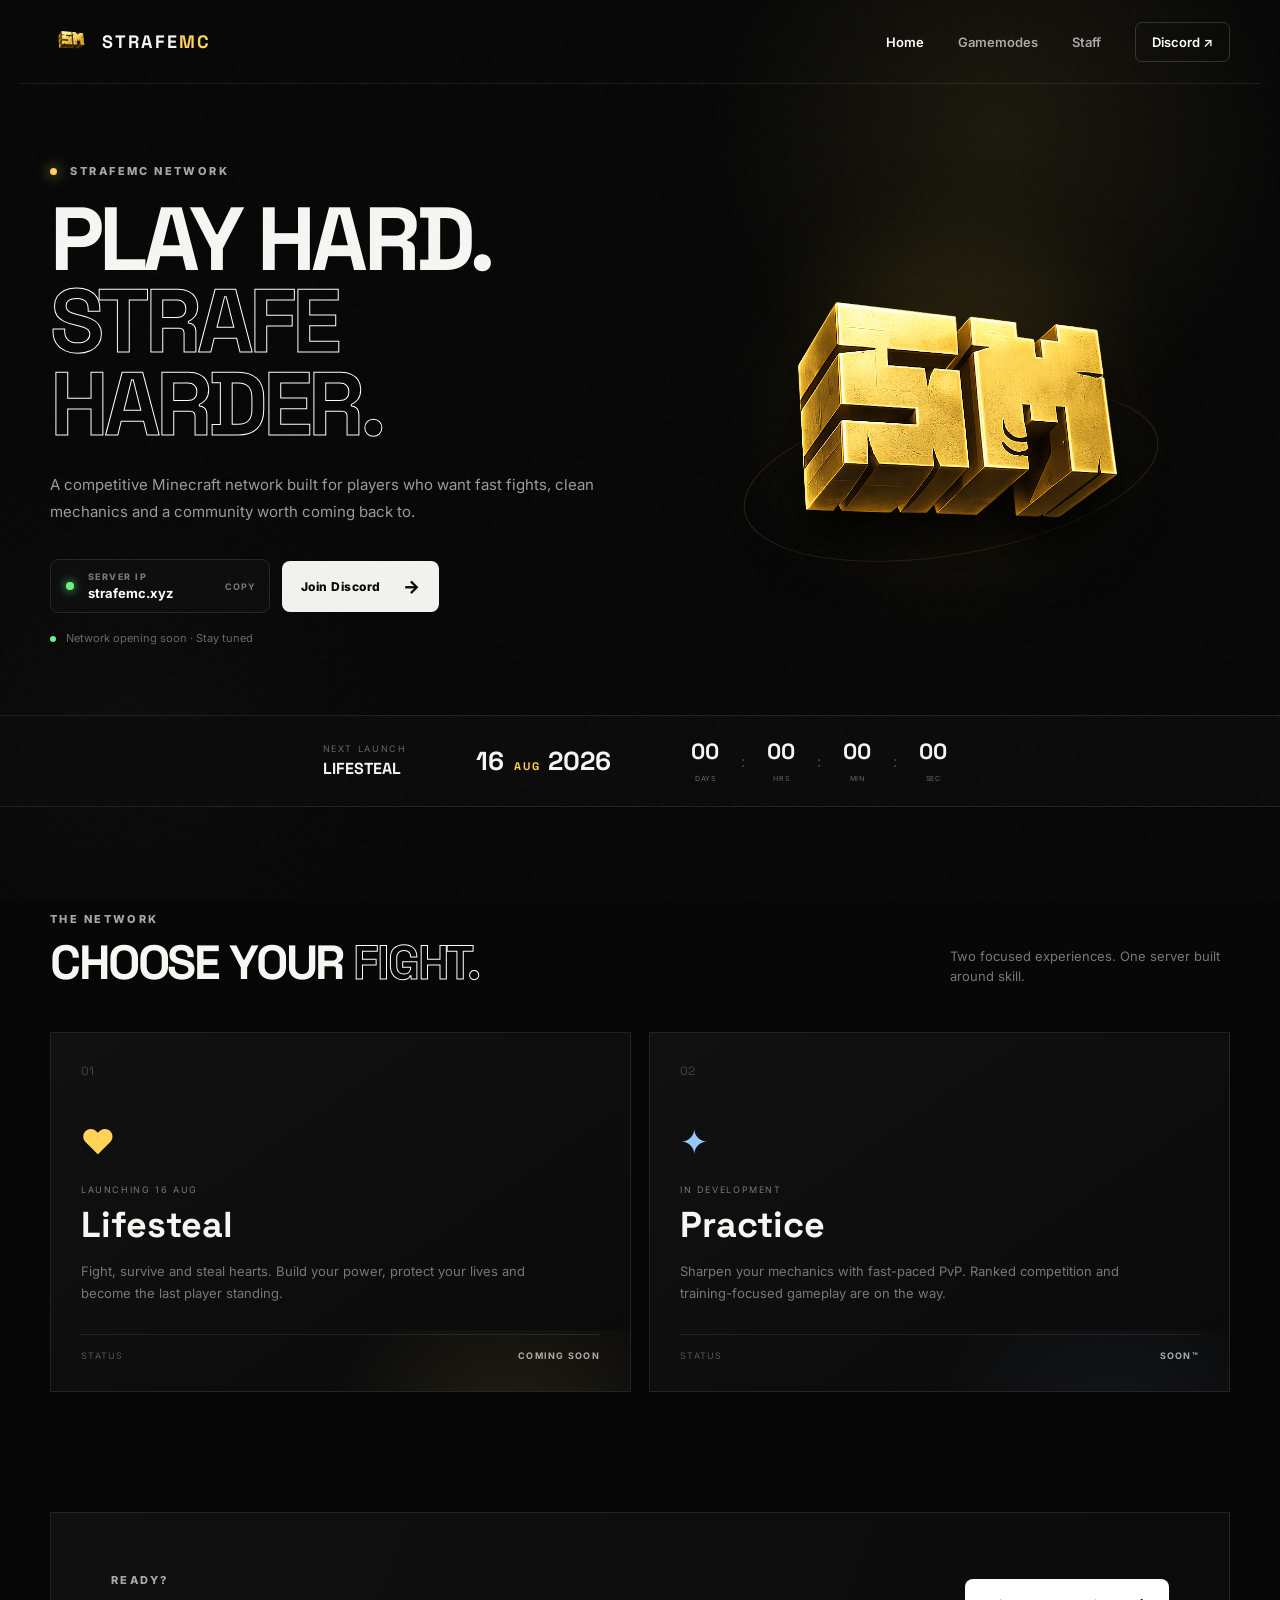
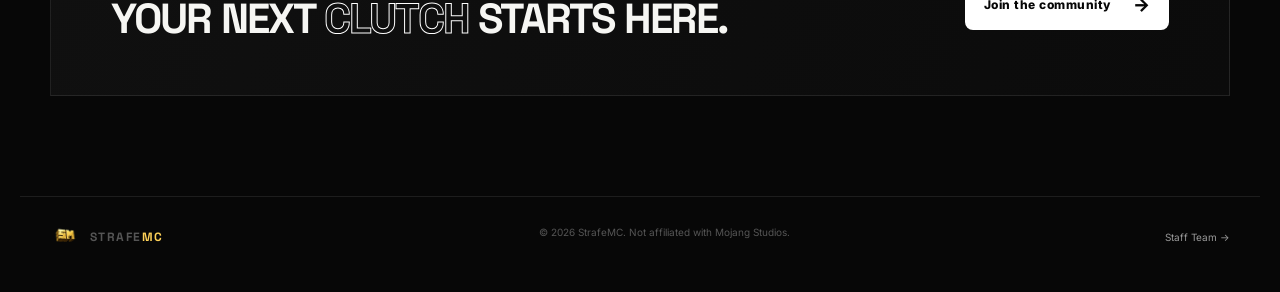
==== index.html @ 9b84cda1 "Add files via upload" ====
<!DOCTYPE html>
<html lang="en">
<head>
  <meta charset="UTF-8">
  <meta name="viewport" content="width=device-width, initial-scale=1.0">
  <meta name="theme-color" content="#080808">
  <meta name="description" content="StrafeMC — competitive Minecraft. Lifesteal launches August 16, 2026.">
  <title>StrafeMC — Minecraft Server</title>
  <link rel="icon" href="assets/strafemc-logo.png">
  <link rel="preconnect" href="https://fonts.googleapis.com">
  <link rel="preconnect" href="https://fonts.gstatic.com" crossorigin>
  <link href="https://fonts.googleapis.com/css2?family=Inter:wght@400;500;600;700;800&family=Space+Grotesk:wght@500;600;700&display=swap" rel="stylesheet">
  <link rel="stylesheet" href="styles.css">
</head>
<body>
  <div class="noise"></div>
  <header class="nav">
    <a class="brand" href="index.html">
      <img src="assets/strafemc-logo.png" alt="StrafeMC logo">
      <span>STRAFE<span>MC</span></span>
    </a>
    <nav>
      <a class="active" href="index.html">Home</a>
      <a href="#modes">Gamemodes</a>
      <a href="staff.html">Staff</a>
      <a class="discord-link" href="https://discord.gg/kTw2PuHTpf" target="_blank" rel="noopener">Discord ↗</a>
    </nav>
  </header>

  <main>
    <section class="hero">
      <div class="hero-copy">
        <div class="eyebrow"><span></span> STRAFEMC NETWORK</div>
        <h1>PLAY HARD.<br><em>STRAFE HARDER.</em></h1>
        <p class="hero-text">A competitive Minecraft network built for players who want fast fights, clean mechanics and a community worth coming back to.</p>

        <div class="hero-actions">
          <button class="ip-button" data-copy-ip="strafemc.xyz">
            <span class="ip-dot"></span>
            <span><small>SERVER IP</small><strong>strafemc.xyz</strong></span>
            <b class="copy-label">COPY</b>
          </button>
          <a class="button button-primary" href="https://discord.gg/kTw2PuHTpf" target="_blank" rel="noopener">Join Discord <span>→</span></a>
        </div>

        <div class="server-note"><span class="status-dot"></span> Network opening soon · Stay tuned</div>
      </div>

      <div class="hero-logo-wrap">
        <div class="logo-glow"></div>
        <img class="hero-logo" src="assets/strafemc-logo.png" alt="StrafeMC gold 3D logo">
        <div class="hero-ring"></div>
      </div>
    </section>

    <section class="launch-strip">
      <div>
        <span class="strip-label">NEXT LAUNCH</span>
        <strong>LIFESTEAL</strong>
      </div>
      <div class="launch-date">16 <span>AUG</span> 2026</div>
      <div class="countdown" id="countdown">
        <div><b id="days">--</b><span>DAYS</span></div>
        <i>:</i>
        <div><b id="hours">--</b><span>HRS</span></div>
        <i>:</i>
        <div><b id="minutes">--</b><span>MIN</span></div>
        <i>:</i>
        <div><b id="seconds">--</b><span>SEC</span></div>
      </div>
    </section>

    <section class="section modes" id="modes">
      <div class="section-heading">
        <div>
          <span class="eyebrow">THE NETWORK</span>
          <h2>CHOOSE YOUR <em>FIGHT.</em></h2>
        </div>
        <p>Two focused experiences. One server built around skill.</p>
      </div>

      <div class="mode-grid">
        <article class="mode-card lifesteal">
          <div class="mode-number">01</div>
          <div class="mode-icon">♥</div>
          <span class="mode-status">LAUNCHING 16 AUG</span>
          <h3>Lifesteal</h3>
          <p>Fight, survive and steal hearts. Build your power, protect your lives and become the last player standing.</p>
          <div class="mode-footer"><span>STATUS</span><strong>COMING SOON</strong></div>
        </article>

        <article class="mode-card practice">
          <div class="mode-number">02</div>
          <div class="mode-icon">✦</div>
          <span class="mode-status">IN DEVELOPMENT</span>
          <h3>Practice</h3>
          <p>Sharpen your mechanics with fast-paced PvP. Ranked competition and training-focused gameplay are on the way.</p>
          <div class="mode-footer"><span>STATUS</span><strong>SOON™</strong></div>
        </article>
      </div>
    </section>

    <section class="cta">
      <div>
        <span class="eyebrow">READY?</span>
        <h2>YOUR NEXT <em>CLUTCH</em> STARTS HERE.</h2>
      </div>
      <a class="button button-light" href="https://discord.gg/kTw2PuHTpf" target="_blank" rel="noopener">Join the community <span>→</span></a>
    </section>
  </main>

  <footer>
    <div class="brand footer-brand">
      <img src="assets/strafemc-logo.png" alt="">
      <span>STRAFE<span>MC</span></span>
    </div>
    <p>© 2026 StrafeMC. Not affiliated with Mojang Studios.</p>
    <a href="staff.html">Staff Team →</a>
  </footer>

  <script src="script.js"></script>
</body>
</html>
---- styles.css ----
:root{
  --bg:#070707;
  --panel:#0d0d0d;
  --panel-2:#111;
  --text:#f6f6f3;
  --muted:#929292;
  --line:rgba(255,255,255,.09);
  --gold:#ffd258;
  --gold-2:#aa7d00;
}
*{box-sizing:border-box}
html{scroll-behavior:smooth}
body{margin:0;background:var(--bg);color:var(--text);font-family:Inter,Arial,sans-serif;overflow-x:hidden}
body:before{content:"";position:fixed;inset:0;pointer-events:none;background:
radial-gradient(circle at 78% 15%,rgba(255,210,88,.09),transparent 24%),
radial-gradient(circle at 10% 80%,rgba(255,255,255,.025),transparent 25%);z-index:-2}
.noise{position:fixed;inset:0;opacity:.035;pointer-events:none;z-index:10;background-image:url("data:image/svg+xml,%3Csvg viewBox='0 0 180 180' xmlns='http://www.w3.org/2000/svg'%3E%3Cfilter id='n'%3E%3CfeTurbulence type='fractalNoise' baseFrequency='.9' numOctaves='3' stitchTiles='stitch'/%3E%3C/filter%3E%3Crect width='100%25' height='100%25' filter='url(%23n)' opacity='.6'/%3E%3C/svg%3E")}
a{color:inherit;text-decoration:none}
.nav{height:84px;max-width:1240px;margin:auto;padding:0 30px;display:flex;align-items:center;justify-content:space-between;border-bottom:1px solid var(--line)}
.brand{display:flex;align-items:center;gap:10px;font-family:"Space Grotesk",sans-serif;font-size:18px;font-weight:700;letter-spacing:.12em}
.brand img{width:42px;height:42px;object-fit:contain}
.brand span span{color:#ffd258}
.nav nav{display:flex;align-items:center;gap:34px;font-size:13px;font-weight:600;color:#aaa}
.nav nav a{transition:.2s}
.nav nav a:hover,.nav nav a.active{color:#fff}
.discord-link{border:1px solid rgba(255,255,255,.16);padding:11px 16px;border-radius:7px;color:#fff!important}
.hero{max-width:1240px;margin:auto;min-height:590px;padding:80px 30px 70px;display:grid;grid-template-columns:1fr .9fr;align-items:center;position:relative}
.hero-copy{position:relative;z-index:2}
.eyebrow{font-size:11px;font-weight:800;letter-spacing:.22em;color:#a7a7a7}
.eyebrow span{display:inline-block;width:7px;height:7px;border-radius:50%;background:var(--gold);box-shadow:0 0 14px var(--gold);margin-right:9px}
h1,h2,h3,p{margin-top:0}
.hero h1,.page-hero h1{font-family:"Space Grotesk",sans-serif;font-size:clamp(54px,7vw,92px);line-height:.92;letter-spacing:-.055em;margin:20px 0 26px}
h1 em,h2 em{font-style:normal;color:transparent;-webkit-text-stroke:1px #fff}
.hero-text{max-width:570px;color:#9b9b9b;font-size:15px;line-height:1.8}
.hero-actions{display:flex;align-items:center;gap:12px;margin-top:34px;flex-wrap:wrap}
.ip-button,.button{font:inherit;cursor:pointer;border-radius:8px}
.ip-button{background:#0d0d0d;border:1px solid #262626;color:#fff;display:flex;align-items:center;gap:12px;padding:11px 13px;text-align:left;min-width:220px}
.ip-button small{display:block;color:#777;font-size:9px;font-weight:800;letter-spacing:.16em}
.ip-button strong{display:block;font-size:13px;margin-top:3px}
.ip-dot{width:8px;height:8px;background:#69f58a;border-radius:50%;box-shadow:0 0 10px #69f58a;margin:0 2px}
.copy-label{font-size:9px;letter-spacing:.12em;color:#777;margin-left:auto}
.button{display:inline-flex;align-items:center;gap:22px;padding:15px 19px;font-size:12px;font-weight:800;letter-spacing:.04em}
.button-primary{background:#f2f2ef;color:#070707}
.button-light{background:#fff;color:#070707}
.button span{font-size:18px}
.server-note{margin-top:18px;color:#696969;font-size:11px}
.status-dot{display:inline-block;width:6px;height:6px;background:#69f58a;border-radius:50%;margin-right:7px}
.hero-logo-wrap{height:450px;display:grid;place-items:center;position:relative}
.logo-glow{position:absolute;width:300px;height:300px;border-radius:50%;background:rgba(255,196,50,.11);filter:blur(55px)}
.hero-logo{width:min(520px,100%);position:relative;z-index:1;filter:drop-shadow(0 35px 25px rgba(0,0,0,.85));animation:float 5s ease-in-out infinite}
.hero-ring{position:absolute;width:420px;height:160px;border:1px solid rgba(255,210,88,.14);border-radius:50%;transform:rotate(-10deg);bottom:75px}
@keyframes float{50%{transform:translateY(-10px) rotate(-1deg)}}
.launch-strip{border-top:1px solid var(--line);border-bottom:1px solid var(--line);background:#0b0b0b;display:flex;align-items:center;justify-content:center;gap:70px;padding:21px 30px}
.strip-label{display:block;font-size:9px;letter-spacing:.18em;color:#666;margin-bottom:4px}
.launch-strip strong{font-family:"Space Grotesk";font-size:16px}
.launch-date{font-family:"Space Grotesk";font-size:26px;font-weight:700}.launch-date span{font-size:11px;color:var(--gold);letter-spacing:.18em;margin-left:3px}
.countdown{display:flex;align-items:center;gap:12px}.countdown div{min-width:48px;text-align:center}.countdown b{display:block;font-family:"Space Grotesk";font-size:22px}.countdown span{font-size:7px;color:#666;letter-spacing:.12em}.countdown i{font-style:normal;color:#444}
.section{max-width:1240px;margin:auto;padding:100px 30px}
.section-heading{display:flex;align-items:end;justify-content:space-between;gap:30px;margin-bottom:45px}
.section-heading h2,.cta h2{font-family:"Space Grotesk";font-size:48px;letter-spacing:-.045em;line-height:1;margin:12px 0 0}
.section-heading p{color:#777;font-size:13px;max-width:280px;line-height:1.6;margin:0}
.mode-grid{display:grid;grid-template-columns:1fr 1fr;gap:18px}
.mode-card{min-height:360px;background:linear-gradient(145deg,#111,#0a0a0a);border:1px solid var(--line);padding:30px;position:relative;overflow:hidden;display:flex;flex-direction:column}
.mode-card:after{content:"";position:absolute;inset:auto -30% -50% 30%;height:240px;background:radial-gradient(circle,rgba(255,210,88,.11),transparent 60%);pointer-events:none}
.mode-card.practice:after{background:radial-gradient(circle,rgba(120,170,255,.08),transparent 60%)}
.mode-number{font-family:"Space Grotesk";color:#444;font-size:12px}
.mode-icon{font-size:34px;margin-top:42px;color:var(--gold)}
.practice .mode-icon{color:#9ac6ff}
.mode-status{font-size:9px;letter-spacing:.18em;color:#777;margin-top:22px}
.mode-card h3{font-family:"Space Grotesk";font-size:36px;margin:7px 0 12px}
.mode-card p{color:#777;max-width:490px;line-height:1.7;font-size:13px}
.mode-footer{margin-top:auto;border-top:1px solid var(--line);padding-top:15px;display:flex;justify-content:space-between;font-size:9px;letter-spacing:.14em;color:#555}.mode-footer strong{color:#aaa}
.cta{max-width:1180px;margin:20px auto 100px;padding:55px 60px;border:1px solid var(--line);background:linear-gradient(110deg,#101010,#0b0b0b);display:flex;align-items:center;justify-content:space-between;gap:30px}
.cta h2{font-size:42px;margin-top:10px}
footer{max-width:1240px;margin:auto;padding:25px 30px 40px;border-top:1px solid var(--line);display:flex;align-items:center;justify-content:space-between;color:#555;font-size:10px}
.footer-brand{font-size:12px}.footer-brand img{width:30px;height:30px}footer a{color:#999}
.page-hero{max-width:1180px;margin:auto;padding:110px 30px 60px}.page-hero h1{font-size:clamp(60px,9vw,110px);margin-bottom:20px}.page-hero p{color:#777;line-height:1.8;max-width:600px;font-size:14px}
.staff-grid{max-width:1180px;margin:0 auto;padding:20px 30px 80px;display:grid;grid-template-columns:repeat(2,1fr);gap:14px}
.staff-card{background:linear-gradient(145deg,#111,#0a0a0a);border:1px solid var(--line);padding:22px;position:relative;overflow:hidden}
.staff-card:before{content:"";position:absolute;left:0;top:0;bottom:0;width:3px;background:linear-gradient(180deg,var(--role-a),var(--role-b))}
.staff-card__top{display:flex;align-items:center;justify-content:space-between;gap:15px}
.rank-number{font-family:"Space Grotesk";font-size:11px;color:#444}
.rank-pill{font-size:12px;font-weight:800;letter-spacing:.02em;background:linear-gradient(90deg,var(--role-a),var(--role-b));-webkit-background-clip:text;background-clip:text;color:transparent}
.staff-card__line{height:1px;background:linear-gradient(90deg,var(--role-a),transparent);opacity:.55;margin:18px 0}
.staff-card__members{display:flex;flex-wrap:wrap;gap:8px}
.member{font-size:11px;color:#aaa;border:1px solid #202020;background:#0a0a0a;padding:9px 11px;border-radius:5px}
.staff-cta{margin-top:10px}
@media(max-width:800px){
  .nav{padding:0 18px;height:70px}.nav nav{gap:13px}.nav nav a:not(.discord-link){display:none}.brand{font-size:15px}
  .hero{grid-template-columns:1fr;padding:60px 20px 50px}.hero-logo-wrap{height:320px;order:-1}.hero-logo{width:330px}.hero-ring{width:300px}.hero h1{font-size:57px}
  .launch-strip{gap:24px;justify-content:space-between;padding:18px 20px}.countdown{gap:4px}.countdown div{min-width:34px}.countdown b{font-size:17px}.launch-date{font-size:20px}
  .section{padding:75px 20px}.section-heading{display:block}.section-heading h2{font-size:39px}.section-heading p{margin-top:15px}.mode-grid,.staff-grid{grid-template-columns:1fr}
  .cta{margin:10px 20px 70px;padding:35px 25px;display:block}.cta h2{font-size:34px}.cta .button{margin-top:25px}
  .page-hero{padding:80px 20px 40px}.page-hero h1{font-size:66px}
  .staff-grid{padding:15px 20px 55px}.staff-card{padding:19px}
  footer{padding:25px 20px 35px;flex-wrap:wrap;gap:16px}
}
@media(max-width:480px){
  .launch-strip{flex-wrap:wrap;justify-content:flex-start}.countdown{width:100%}
  .hero-actions{display:block}.ip-button,.button{width:100%;justify-content:center;margin-bottom:10px}
}
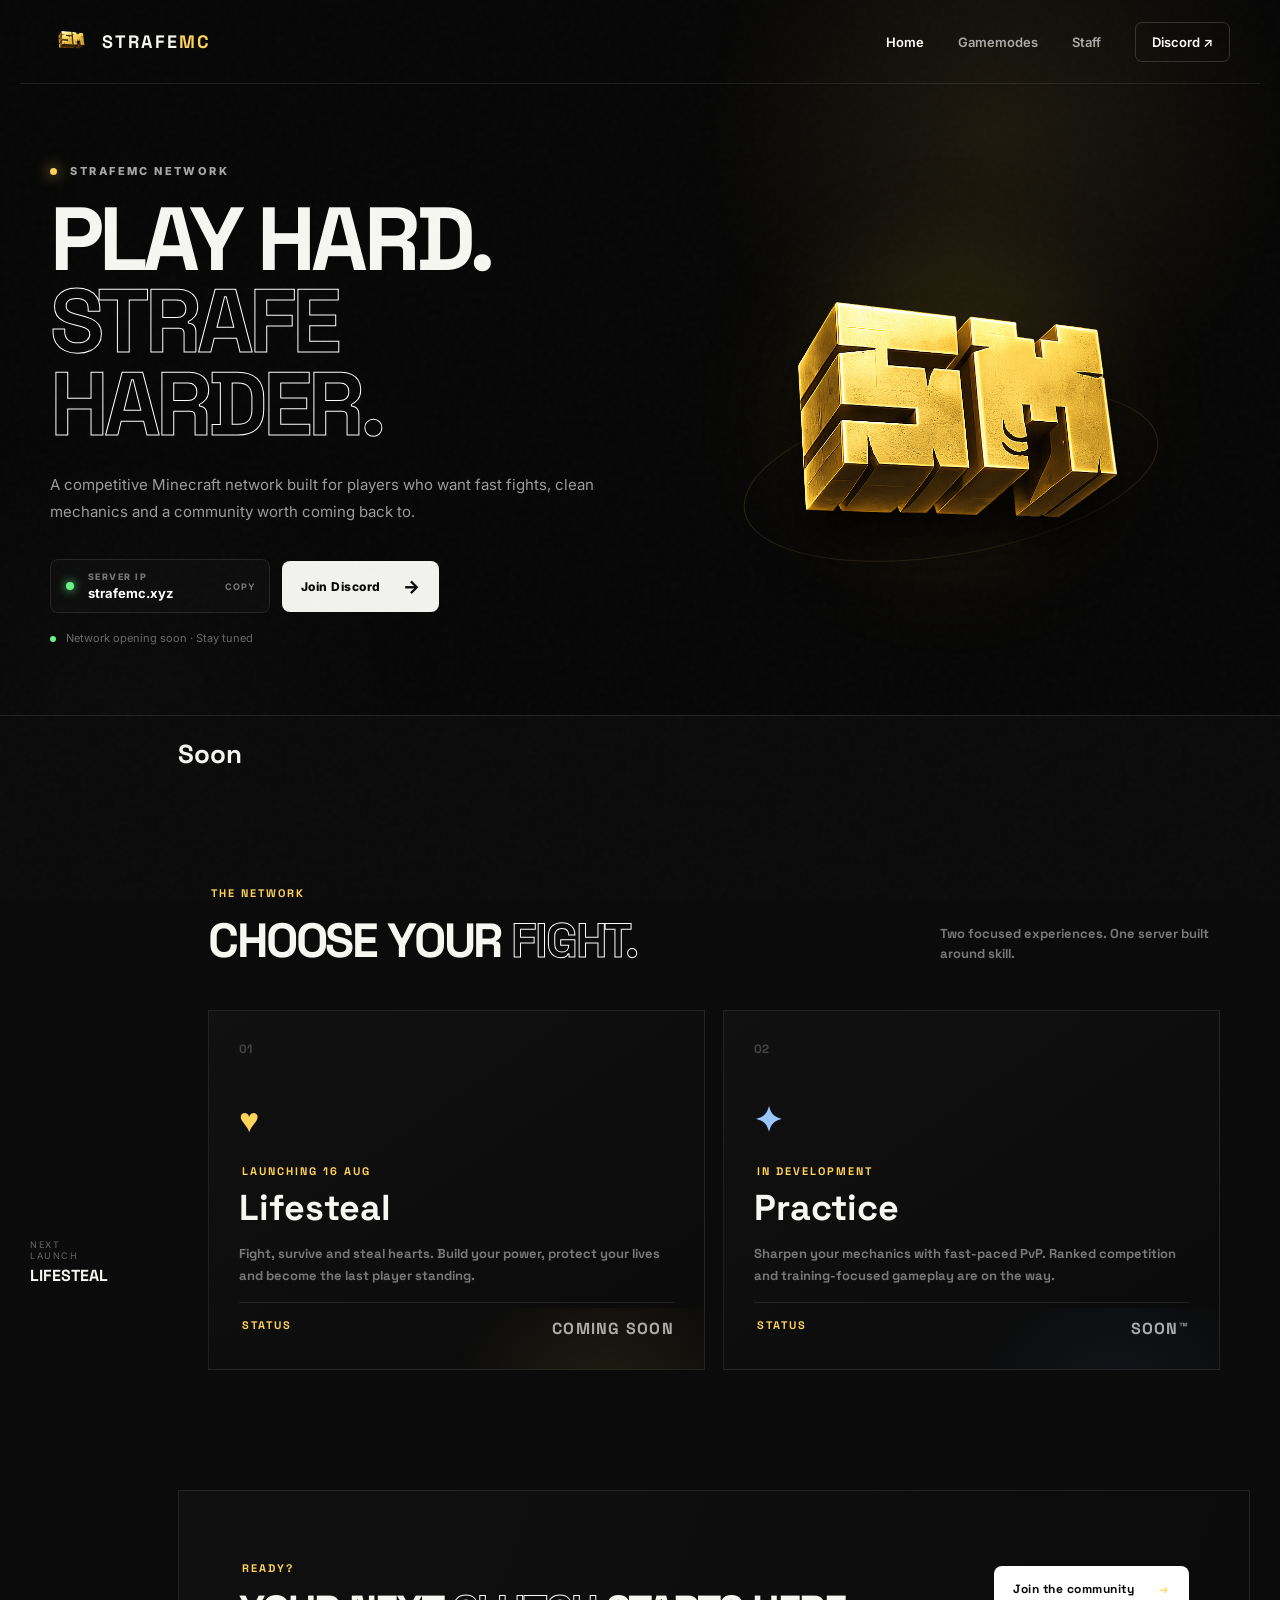
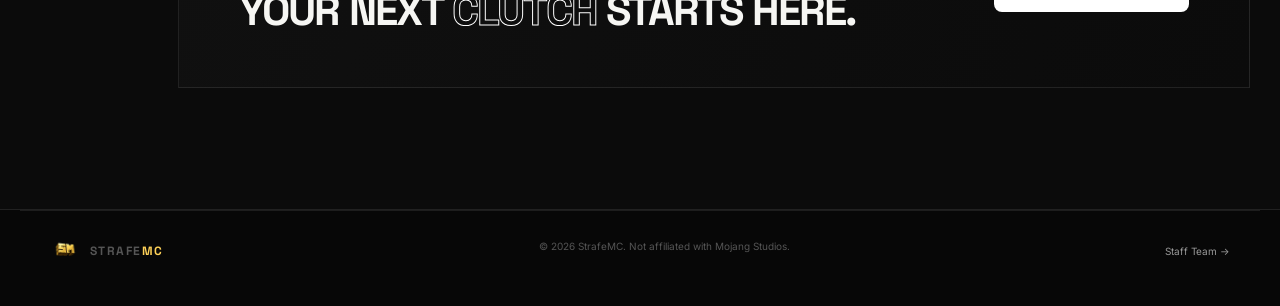
==== commit 135a69d6: "Update index.html" ====
--- a/index.html
+++ b/index.html
@@ -4,9 +4,41 @@
   <meta charset="UTF-8">
   <meta name="viewport" content="width=device-width, initial-scale=1.0">
   <meta name="theme-color" content="#080808">
-  <meta name="description" content="StrafeMC — competitive Minecraft. Lifesteal launches August 16, 2026.">
+  <meta name="description" content="StrafeMC — competitive Minecraft. Lifesteal launches Soon.">
+  <meta name="robots" content="index, follow">
+  <meta name="author" content="StrafeMC">
+  <meta name="application-name" content="StrafeMC">
+  <link rel="canonical" href="https://www.strafemc.xyz/">
+  <meta property="og:type" content="website">
+  <meta property="og:site_name" content="StrafeMC">
+  <meta property="og:title" content="StrafeMC — Minecraft Server">
+  <meta property="og:description" content="StrafeMC — competitive Minecraft. Lifesteal launches Soon.">
+  <meta property="og:url" content="https://www.strafemc.xyz/">
+  <meta property="og:image" content="https://www.strafemc.xyz/assets/strafemc-logo.png">
+  <meta name="twitter:card" content="summary">
+  <meta name="twitter:title" content="StrafeMC — Minecraft Server">
+  <meta name="twitter:description" content="StrafeMC — competitive Minecraft. Lifesteal launches Soon.">
+  <meta name="twitter:image" content="https://www.strafemc.xyz/assets/strafemc-logo.png">
   <title>StrafeMC — Minecraft Server</title>
-  <link rel="icon" href="assets/strafemc-logo.png">
+  <link rel="icon" type="image/png" href="assets/strafemc-logo.png">
+  <script type="application/ld+json">
+  {
+    "@context": "https://schema.org",
+    "@type": "WebSite",
+    "name": "StrafeMC",
+    "alternateName": "Strafe MC",
+    "url": "https://www.strafemc.xyz/"
+  }
+  </script>
+  <script type="application/ld+json">
+  {
+    "@context": "https://schema.org",
+    "@type": "Organization",
+    "name": "StrafeMC",
+    "url": "https://www.strafemc.xyz/",
+    "logo": "https://www.strafemc.xyz/assets/strafemc-logo.png"
+  }
+  </script>
   <link rel="preconnect" href="https://fonts.googleapis.com">
   <link rel="preconnect" href="https://fonts.gstatic.com" crossorigin>
   <link href="https://fonts.googleapis.com/css2?family=Inter:wght@400;500;600;700;800&family=Space+Grotesk:wght@500;600;700&display=swap" rel="stylesheet">
@@ -58,17 +90,7 @@
         <span class="strip-label">NEXT LAUNCH</span>
         <strong>LIFESTEAL</strong>
       </div>
-      <div class="launch-date">16 <span>AUG</span> 2026</div>
-      <div class="countdown" id="countdown">
-        <div><b id="days">--</b><span>DAYS</span></div>
-        <i>:</i>
-        <div><b id="hours">--</b><span>HRS</span></div>
-        <i>:</i>
-        <div><b id="minutes">--</b><span>MIN</span></div>
-        <i>:</i>
-        <div><b id="seconds">--</b><span>SEC</span></div>
-      </div>
-    </section>
+      <div class="launch-date">Soon
 
     <section class="section modes" id="modes">
       <div class="section-heading">
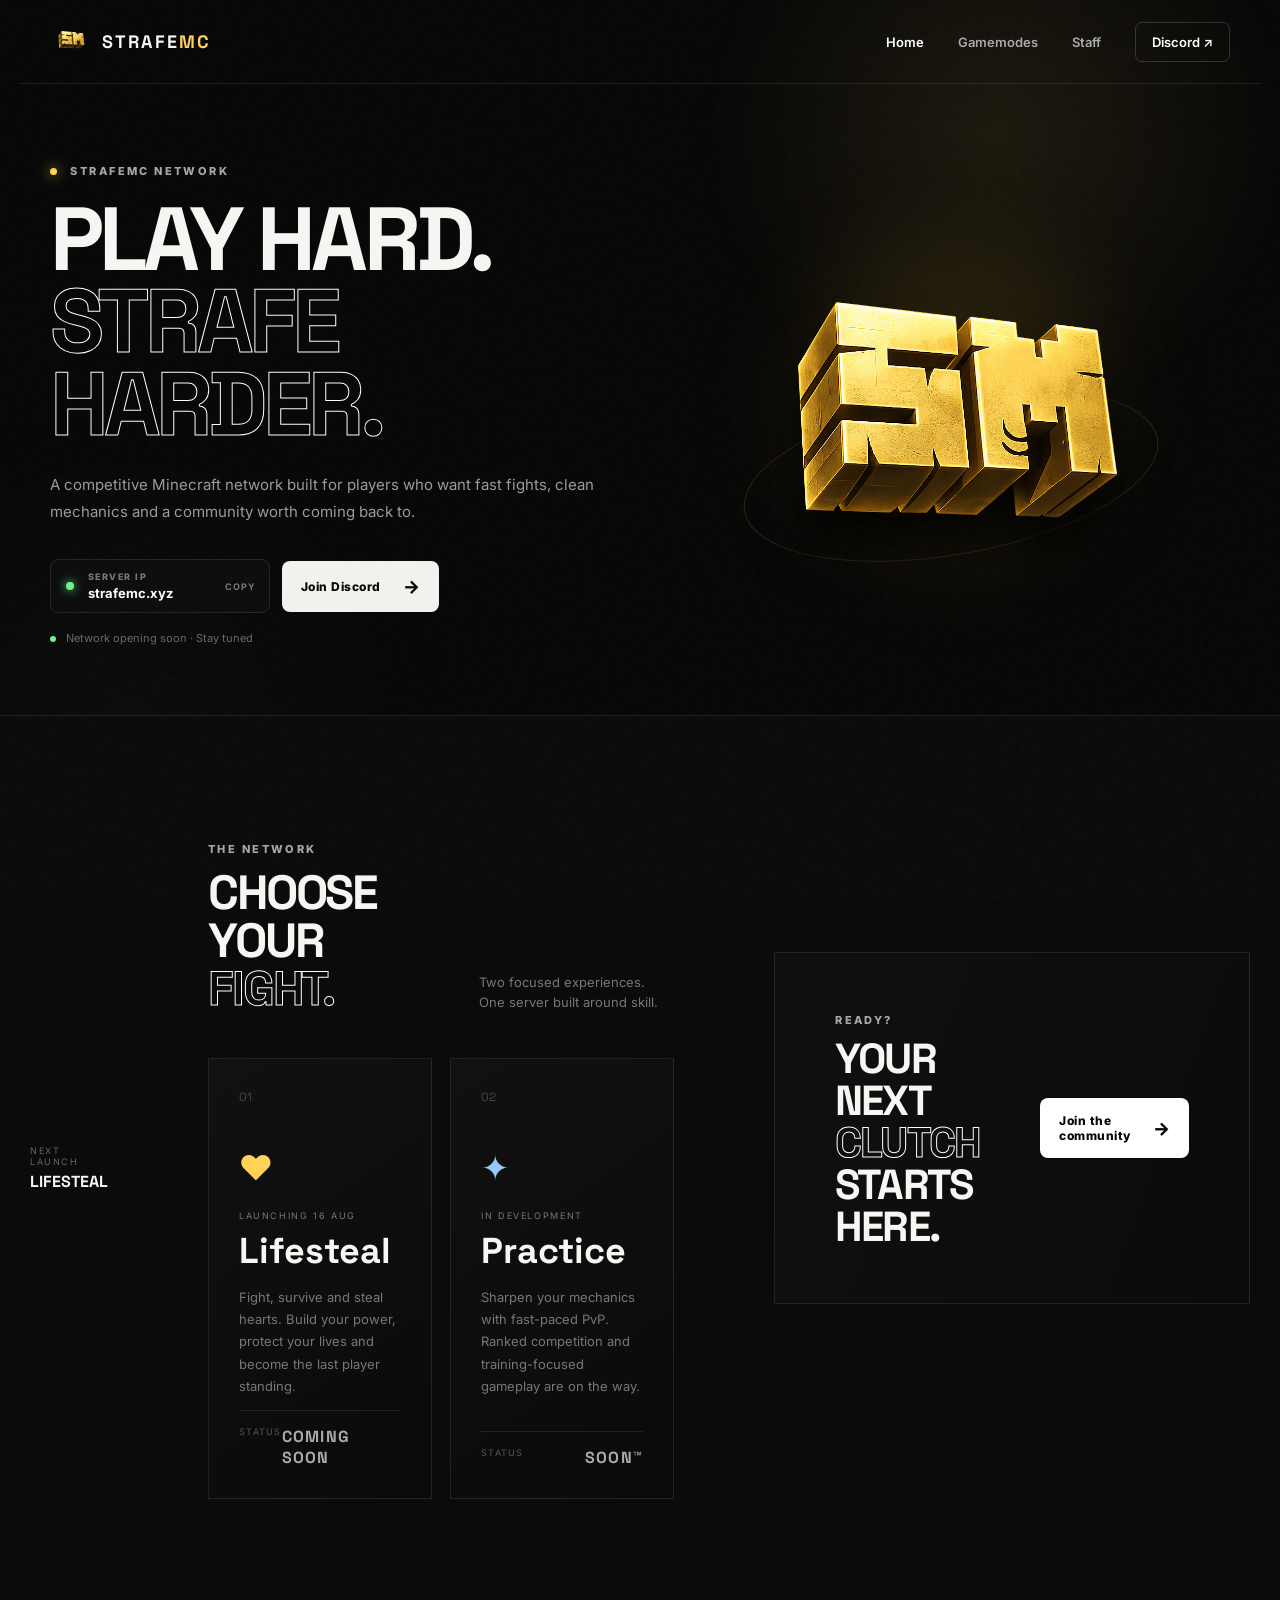
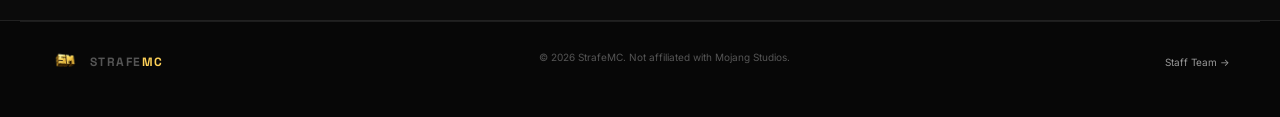
==== commit 42d33c86: "Update index.html" ====
--- a/index.html
+++ b/index.html
@@ -90,7 +90,6 @@
         <span class="strip-label">NEXT LAUNCH</span>
         <strong>LIFESTEAL</strong>
       </div>
-      <div class="launch-date">Soon
 
     <section class="section modes" id="modes">
       <div class="section-heading">
